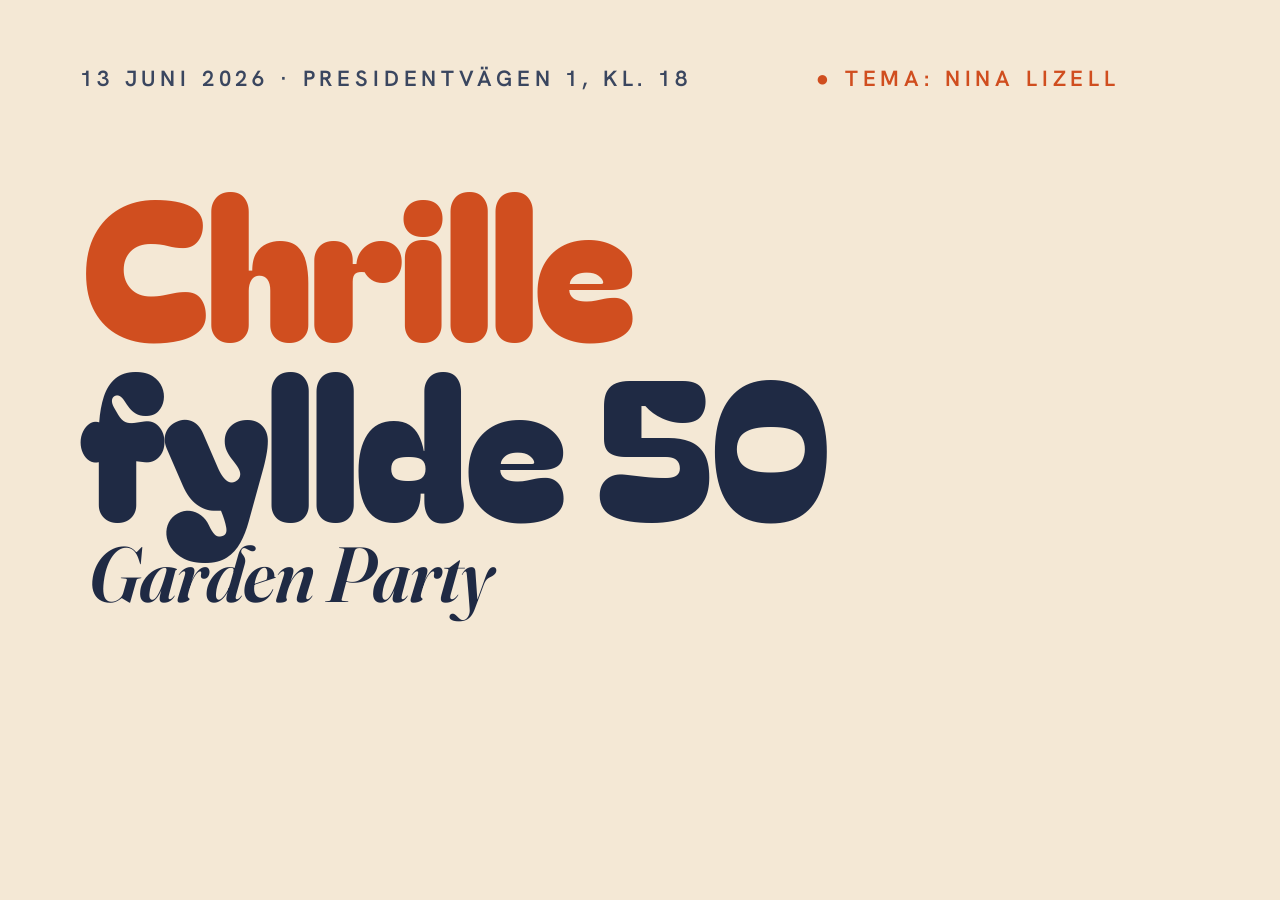
==== tools/og.html @ b08dcfca "Add favicon and Open Graph meta image 50 in cream Bagel Fat One on terracotta for the favicon, full " ====
<!doctype html>
<html lang="sv">
<head>
<meta charset="utf-8">
<title>OG image</title>
<link rel="preconnect" href="https://fonts.googleapis.com">
<link rel="preconnect" href="https://fonts.gstatic.com" crossorigin>
<link rel="stylesheet" href="https://fonts.googleapis.com/css2?family=Bagel+Fat+One&family=Fraunces:ital,opsz,wght@0,9..144,600;1,9..144,600&family=Hanken+Grotesk:wght@600&display=swap">
<style>
  html, body { margin: 0; padding: 0; }
  body {
    width: 1200px; height: 630px;
    background: #F4E8D5;
    color: #1F2A44;
    font-family: "Hanken Grotesk", sans-serif;
    overflow: hidden;
    position: relative;
  }
  .meta-top {
    position: absolute;
    left: 80px; right: 80px; top: 64px;
    font-size: 22px;
    font-weight: 600;
    letter-spacing: 0.22em;
    text-transform: uppercase;
    color: #3A465F;
    display: flex;
    justify-content: space-between;
  }
  .meta-top .accent { color: #D04E1F; }
  .meta-top .accent::before { content: "● "; }

  .stack { position: absolute; left: 80px; top: 168px; }
  .word {
    font-family: "Bagel Fat One", serif;
    font-size: 196px;
    line-height: 0.92;
    color: #D04E1F;
    letter-spacing: -0.02em;
  }
  .sub {
    font-family: "Fraunces", serif;
    font-style: italic;
    font-weight: 600;
    font-size: 78px;
    font-variation-settings: "opsz" 144;
    color: #1F2A44;
    line-height: 1;
    margin: 6px 0 0 8px;
    letter-spacing: -0.01em;
  }
  .info {
    margin: 26px 0 0 8px;
    font-size: 22px;
    font-weight: 600;
    letter-spacing: 0.18em;
    text-transform: uppercase;
    color: #3A465F;
  }
</style>
</head>
<body>
  <div class="meta-top">
    <span>13 juni 2026 · Presidentvägen 1, kl. 18</span>
    <span class="accent">Tema: Nina Lizell</span>
  </div>

  <div class="stack">
    <div class="word">Chrille</div>
    <div class="word" style="color:#1F2A44;">fyllde 50</div>
    <div class="sub">Garden Party</div>
  </div>
</body>
</html>
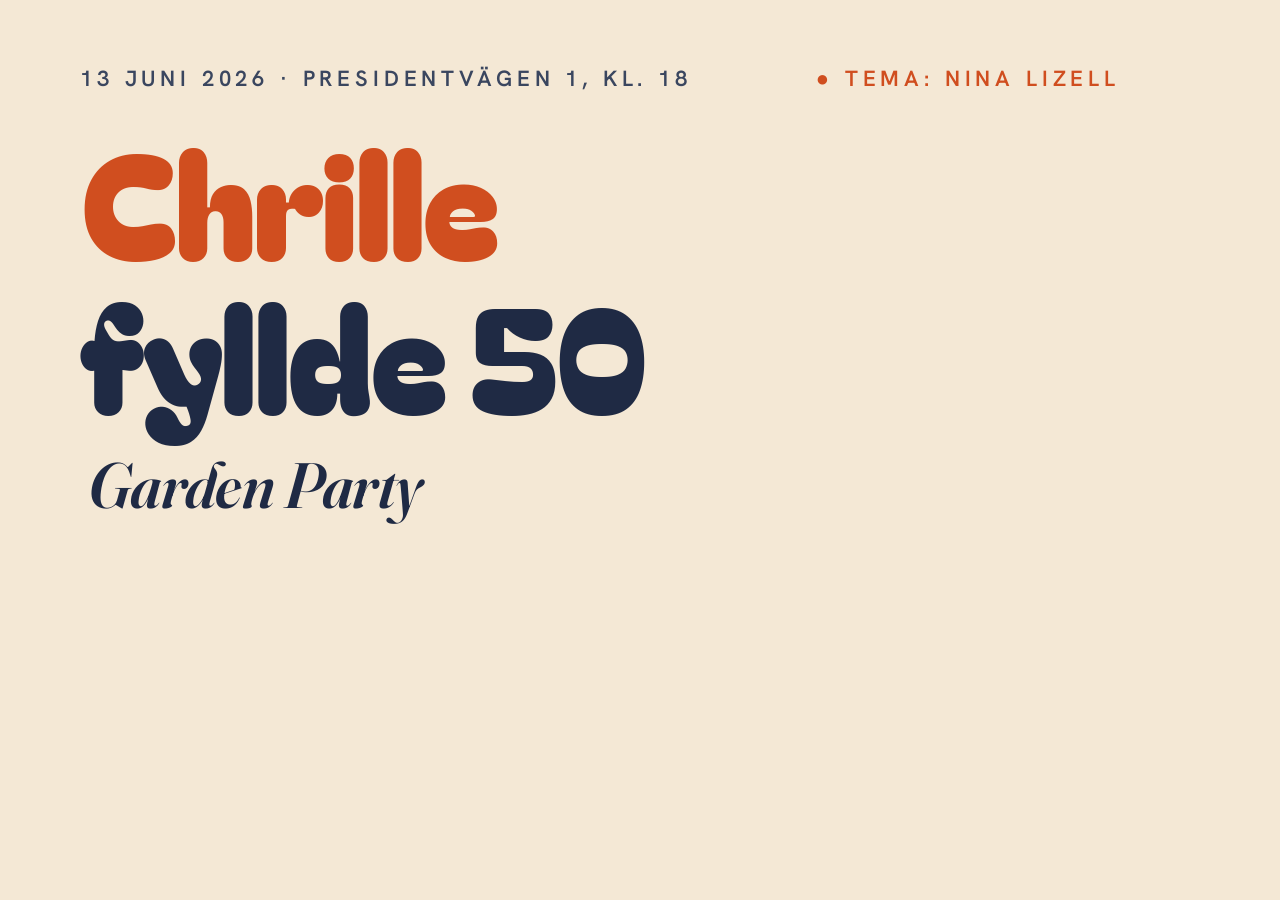
==== commit b768b43e: "Fix cropped descender on OG image, restore Garden Party Co-Authored-By: Claude Opus 4.7 (1M context)" ====
--- a/tools/og.html
+++ b/tools/og.html
@@ -30,23 +30,24 @@
   .meta-top .accent { color: #D04E1F; }
   .meta-top .accent::before { content: "● "; }
 
-  .stack { position: absolute; left: 80px; top: 168px; }
+  .stack { position: absolute; left: 80px; top: 124px; }
   .word {
     font-family: "Bagel Fat One", serif;
-    font-size: 196px;
-    line-height: 0.92;
+    font-size: 148px;
+    line-height: 1;
     color: #D04E1F;
     letter-spacing: -0.02em;
+    padding-bottom: 6px;
   }
   .sub {
     font-family: "Fraunces", serif;
     font-style: italic;
     font-weight: 600;
-    font-size: 78px;
+    font-size: 64px;
     font-variation-settings: "opsz" 144;
     color: #1F2A44;
-    line-height: 1;
-    margin: 6px 0 0 8px;
+    line-height: 1.1;
+    margin: 18px 0 0 8px;
     letter-spacing: -0.01em;
   }
   .info {
